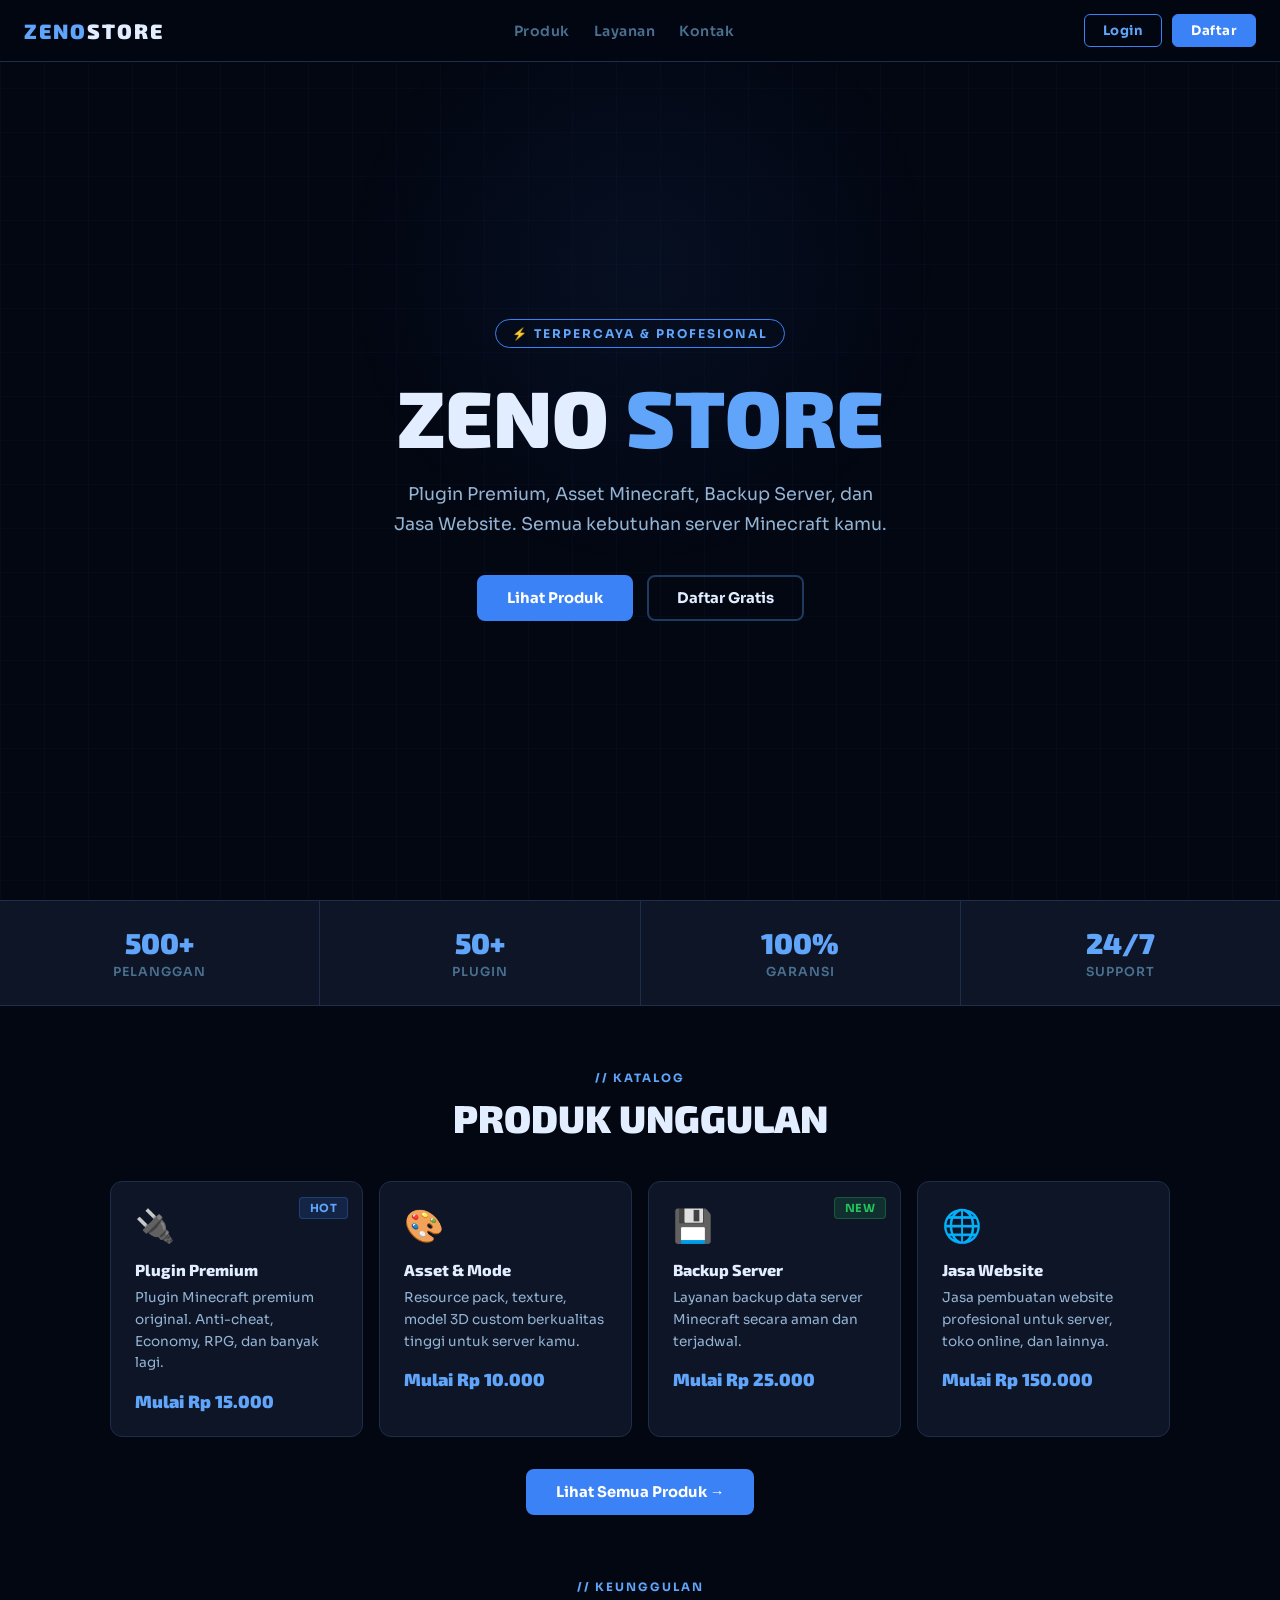
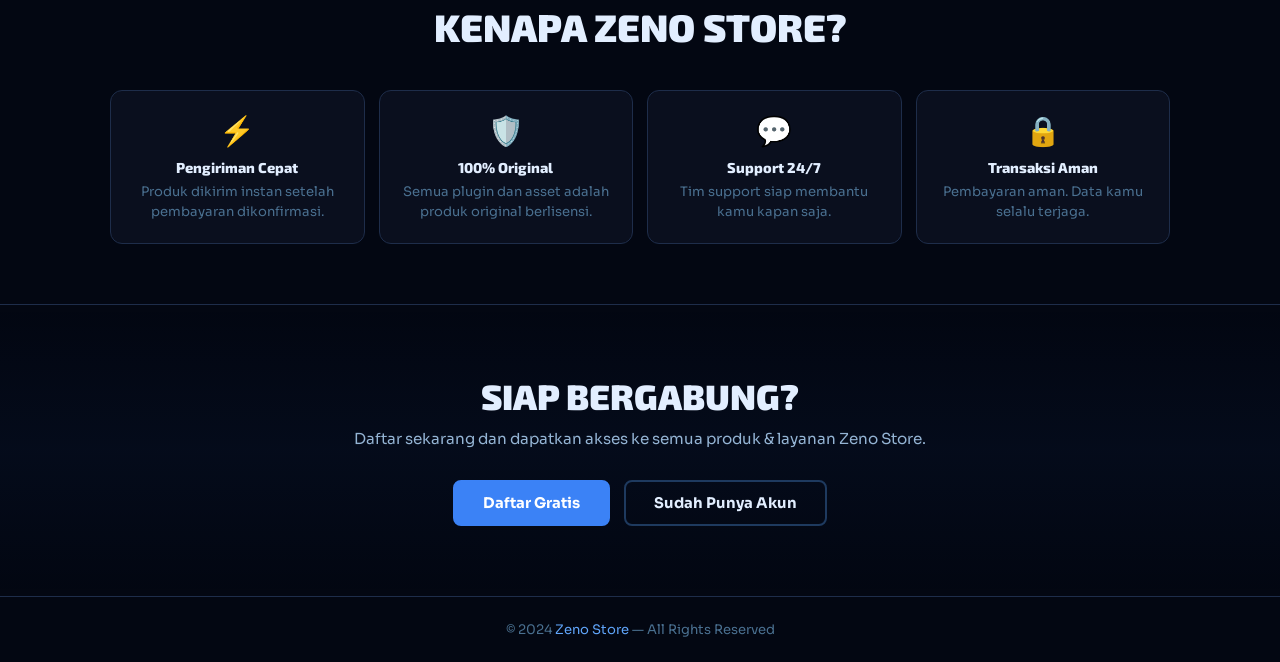
==== public/index.html @ c0c4e1f8 "Add files via upload" ====
<!DOCTYPE html>
<html lang="id">
<head>
    <meta charset="UTF-8">
    <meta name="viewport" content="width=device-width, initial-scale=1.0">
    <title>Zeno Store — Plugin & Jasa Minecraft</title>
    <link href="https://fonts.googleapis.com/css2?family=Exo+2:wght@400;700;900&family=Sora:wght@300;400;500;600;700&display=swap" rel="stylesheet">
    <link rel="stylesheet" href="style.css">
    <style>
        /* HERO */
        .hero {
            position: relative;
            min-height: 100vh;
            display: flex;
            align-items: center;
            justify-content: center;
            text-align: center;
            padding: 100px 20px 60px;
            z-index: 1;
        }
        .hero-tag {
            display: inline-block;
            padding: 6px 16px;
            border: 1px solid var(--blue);
            border-radius: 20px;
            font-size: 0.75rem;
            font-weight: 700;
            letter-spacing: 2px;
            text-transform: uppercase;
            color: var(--blue-bright);
            margin-bottom: 24px;
            animation: fadeUp 0.5s ease both;
        }
        .hero h1 {
            font-family: 'Exo 2', sans-serif;
            font-size: clamp(2.4rem, 8vw, 5rem);
            font-weight: 900;
            line-height: 1.1;
            margin-bottom: 20px;
            animation: fadeUp 0.5s ease 0.1s both;
        }
        .hero h1 .accent { color: var(--blue-bright); }
        .hero p {
            font-size: clamp(0.9rem, 2.5vw, 1.1rem);
            color: var(--text2);
            max-width: 500px;
            margin: 0 auto 36px;
            line-height: 1.7;
            animation: fadeUp 0.5s ease 0.2s both;
        }
        .hero-buttons {
            display: flex;
            gap: 14px;
            justify-content: center;
            flex-wrap: wrap;
            animation: fadeUp 0.5s ease 0.3s both;
        }

        /* STATS */
        .stats {
            position: relative;
            z-index: 1;
            display: flex;
            justify-content: center;
            gap: 0;
            background: var(--card);
            border-top: 1px solid var(--border2);
            border-bottom: 1px solid var(--border2);
            flex-wrap: wrap;
        }
        .stat {
            text-align: center;
            padding: 24px 40px;
            border-right: 1px solid var(--border2);
            flex: 1;
            min-width: 120px;
        }
        .stat:last-child { border-right: none; }
        .stat-num {
            font-family: 'Exo 2', sans-serif;
            font-size: 1.8rem;
            font-weight: 900;
            color: var(--blue-bright);
            display: block;
        }
        .stat-label { font-size: 0.78rem; color: var(--muted); letter-spacing: 1px; text-transform: uppercase; font-weight: 600; }

        /* PRODUCTS GRID */
        .products-grid {
            display: grid;
            grid-template-columns: repeat(auto-fit, minmax(240px, 1fr));
            gap: 16px;
        }
        .product-card {
            background: var(--card);
            border: 1px solid var(--border2);
            border-radius: 12px;
            padding: 24px;
            position: relative;
            overflow: hidden;
            transition: all 0.3s;
            text-decoration: none;
            display: block;
            color: inherit;
        }
        .product-card::after {
            content: '';
            position: absolute;
            inset: 0;
            background: linear-gradient(135deg, rgba(59,130,246,0.05), transparent);
            opacity: 0;
            transition: opacity 0.3s;
        }
        .product-card:hover {
            border-color: rgba(59,130,246,0.4);
            transform: translateY(-4px);
            box-shadow: 0 16px 40px rgba(0,0,0,0.4), 0 0 0 1px rgba(59,130,246,0.1);
        }
        .product-card:hover::after { opacity: 1; }
        .product-icon { font-size: 2rem; margin-bottom: 14px; display: block; }
        .product-name {
            font-family: 'Exo 2', sans-serif;
            font-size: 1rem;
            font-weight: 800;
            color: var(--text);
            margin-bottom: 8px;
        }
        .product-desc { font-size: 0.85rem; color: var(--text2); line-height: 1.6; margin-bottom: 16px; }
        .product-price { font-family: 'Exo 2', sans-serif; font-size: 1.1rem; font-weight: 900; color: var(--blue-bright); }
        .product-badge-pos { position: absolute; top: 14px; right: 14px; }

        /* FEATURES */
        .features-grid {
            display: grid;
            grid-template-columns: repeat(auto-fit, minmax(200px, 1fr));
            gap: 14px;
        }
        .feature-card {
            background: var(--dark2);
            border: 1px solid var(--border2);
            border-radius: 12px;
            padding: 22px;
            text-align: center;
            transition: border-color 0.3s;
        }
        .feature-card:hover { border-color: rgba(59,130,246,0.3); }
        .feature-icon { font-size: 1.8rem; margin-bottom: 10px; display: block; }
        .feature-title { font-family: 'Exo 2', sans-serif; font-size: 0.9rem; font-weight: 800; color: var(--text); margin-bottom: 6px; }
        .feature-desc { font-size: 0.82rem; color: var(--muted); line-height: 1.5; }

        /* CTA */
        .cta-section {
            position: relative;
            z-index: 1;
            text-align: center;
            padding: 70px 20px;
            background: linear-gradient(180deg, transparent, rgba(59,130,246,0.04), transparent);
            border-top: 1px solid var(--border2);
        }
        .cta-section h2 { font-family: 'Exo 2', sans-serif; font-size: clamp(1.6rem, 4vw, 2.2rem); font-weight: 900; margin-bottom: 12px; }
        .cta-section p { color: var(--text2); font-size: 0.95rem; margin-bottom: 32px; }
        .cta-buttons { display: flex; gap: 14px; justify-content: center; flex-wrap: wrap; }

        footer {
            position: relative; z-index: 1;
            text-align: center;
            padding: 24px;
            border-top: 1px solid var(--border2);
            color: var(--muted);
            font-size: 0.82rem;
        }
        footer span { color: var(--blue-bright); }

        @keyframes fadeUp {
            from { opacity: 0; transform: translateY(16px); }
            to { opacity: 1; transform: translateY(0); }
        }
    </style>
</head>
<body>
    <div class="glow-blue"></div>

    <!-- NAVBAR -->
    <nav>
        <a href="/" class="nav-logo">ZENO<span>STORE</span></a>
        <ul class="nav-links">
            <li><a href="/products">Produk</a></li>
            <li><a href="#fitur">Layanan</a></li>
            <li><a href="#kontak">Kontak</a></li>
        </ul>
        <div class="nav-buttons" id="navButtons">
            <a href="/login" class="btn-sm btn-outline-sm">Login</a>
            <a href="/register" class="btn-sm btn-solid-sm">Daftar</a>
        </div>
    </nav>

    <!-- HERO -->
    <section class="hero">
        <div>
            <div class="hero-tag">⚡ Terpercaya & Profesional</div>
            <h1>ZENO <span class="accent">STORE</span></h1>
            <p>Plugin Premium, Asset Minecraft, Backup Server, dan Jasa Website. Semua kebutuhan server Minecraft kamu.</p>
            <div class="hero-buttons">
                <a href="/products" class="btn btn-primary">Lihat Produk</a>
                <a href="/register" class="btn btn-secondary">Daftar Gratis</a>
            </div>
        </div>
    </section>

    <!-- STATS -->
    <div class="stats">
        <div class="stat"><span class="stat-num">500+</span><span class="stat-label">Pelanggan</span></div>
        <div class="stat"><span class="stat-num">50+</span><span class="stat-label">Plugin</span></div>
        <div class="stat"><span class="stat-num">100%</span><span class="stat-label">Garansi</span></div>
        <div class="stat"><span class="stat-num">24/7</span><span class="stat-label">Support</span></div>
    </div>

    <!-- PRODUK -->
    <div class="section">
        <div style="text-align:center; margin-bottom:40px;">
            <div class="section-tag">// Katalog</div>
            <h2 class="section-title">PRODUK UNGGULAN</h2>
        </div>
        <div class="products-grid">
            <a href="/products" class="product-card">
                <div class="product-badge-pos"><span class="badge badge-blue">HOT</span></div>
                <span class="product-icon">🔌</span>
                <div class="product-name">Plugin Premium</div>
                <div class="product-desc">Plugin Minecraft premium original. Anti-cheat, Economy, RPG, dan banyak lagi.</div>
                <div class="product-price">Mulai Rp 15.000</div>
            </a>
            <a href="/products" class="product-card">
                <span class="product-icon">🎨</span>
                <div class="product-name">Asset & Mode</div>
                <div class="product-desc">Resource pack, texture, model 3D custom berkualitas tinggi untuk server kamu.</div>
                <div class="product-price">Mulai Rp 10.000</div>
            </a>
            <a href="/products" class="product-card">
                <div class="product-badge-pos"><span class="badge badge-success">NEW</span></div>
                <span class="product-icon">💾</span>
                <div class="product-name">Backup Server</div>
                <div class="product-desc">Layanan backup data server Minecraft secara aman dan terjadwal.</div>
                <div class="product-price">Mulai Rp 25.000</div>
            </a>
            <a href="/products" class="product-card">
                <span class="product-icon">🌐</span>
                <div class="product-name">Jasa Website</div>
                <div class="product-desc">Jasa pembuatan website profesional untuk server, toko online, dan lainnya.</div>
                <div class="product-price">Mulai Rp 150.000</div>
            </a>
        </div>
        <div style="text-align:center; margin-top:32px;">
            <a href="/products" class="btn btn-primary">Lihat Semua Produk →</a>
        </div>
    </div>

    <!-- FITUR -->
    <div class="section" id="fitur" style="padding-top:0;">
        <div style="text-align:center; margin-bottom:40px;">
            <div class="section-tag">// Keunggulan</div>
            <h2 class="section-title">KENAPA ZENO STORE?</h2>
        </div>
        <div class="features-grid">
            <div class="feature-card"><span class="feature-icon">⚡</span><div class="feature-title">Pengiriman Cepat</div><div class="feature-desc">Produk dikirim instan setelah pembayaran dikonfirmasi.</div></div>
            <div class="feature-card"><span class="feature-icon">🛡️</span><div class="feature-title">100% Original</div><div class="feature-desc">Semua plugin dan asset adalah produk original berlisensi.</div></div>
            <div class="feature-card"><span class="feature-icon">💬</span><div class="feature-title">Support 24/7</div><div class="feature-desc">Tim support siap membantu kamu kapan saja.</div></div>
            <div class="feature-card"><span class="feature-icon">🔒</span><div class="feature-title">Transaksi Aman</div><div class="feature-desc">Pembayaran aman. Data kamu selalu terjaga.</div></div>
        </div>
    </div>

    <!-- CTA -->
    <div class="cta-section" id="kontak">
        <h2>SIAP BERGABUNG?</h2>
        <p>Daftar sekarang dan dapatkan akses ke semua produk & layanan Zeno Store.</p>
        <div class="cta-buttons">
            <a href="/register" class="btn btn-primary">Daftar Gratis</a>
            <a href="/login" class="btn btn-secondary">Sudah Punya Akun</a>
        </div>
    </div>

    <footer><p>© 2024 <span>Zeno Store</span> — All Rights Reserved</p></footer>

    <script>
        // Cek login status
        const user = JSON.parse(localStorage.getItem('zenoUser') || 'null');
        if (user) {
            document.getElementById('navButtons').innerHTML = `
                <span class="nav-user">👤 ${user.username}</span>
                <a href="/dashboard" class="btn-sm btn-solid-sm">Dashboard</a>
                <button class="btn-sm btn-outline-sm" onclick="logout()">Logout</button>
            `;
        }
        function logout() {
            localStorage.removeItem('zenoUser');
            location.reload();
        }
    </script>
</body>
</html>
---- public/style.css ----
:root {
    --blue: #3b82f6;
    --blue-bright: #60a5fa;
    --blue-dim: #2563eb;
    --blue-dark: #1d4ed8;
    --dark: #030712;
    --dark2: #0a0f1e;
    --dark3: #0f172a;
    --card: #0d1526;
    --card2: #111827;
    --border: #1e3a5f;
    --border2: #1e2d4a;
    --text: #e2eeff;
    --text2: #94b4d4;
    --muted: #4a7090;
    --success: #22c55e;
    --error: #ef4444;
    --warning: #f59e0b;
}

* { margin: 0; padding: 0; box-sizing: border-box; }

body {
    background: var(--dark);
    color: var(--text);
    font-family: 'Sora', sans-serif;
    overflow-x: hidden;
}

body::before {
    content: '';
    position: fixed;
    inset: 0;
    background-image:
        linear-gradient(rgba(59,130,246,0.04) 1px, transparent 1px),
        linear-gradient(90deg, rgba(59,130,246,0.04) 1px, transparent 1px);
    background-size: 44px 44px;
    pointer-events: none;
    z-index: 0;
}

/* NAVBAR */
nav {
    position: fixed;
    top: 0; left: 0; right: 0;
    z-index: 100;
    display: flex;
    align-items: center;
    justify-content: space-between;
    padding: 14px 24px;
    background: rgba(3,7,18,0.9);
    backdrop-filter: blur(16px);
    border-bottom: 1px solid var(--border2);
}

.nav-logo {
    font-family: 'Exo 2', sans-serif;
    font-size: 1.3rem;
    font-weight: 900;
    color: var(--blue-bright);
    letter-spacing: 2px;
    text-decoration: none;
}
.nav-logo span { color: var(--text); }

.nav-links {
    display: flex;
    gap: 24px;
    list-style: none;
}
.nav-links a {
    color: var(--muted);
    text-decoration: none;
    font-size: 0.88rem;
    font-weight: 600;
    letter-spacing: 0.5px;
    transition: color 0.2s;
}
.nav-links a:hover { color: var(--blue-bright); }

.nav-buttons { display: flex; gap: 10px; align-items: center; }

.nav-user {
    display: flex;
    align-items: center;
    gap: 10px;
    color: var(--text2);
    font-size: 0.88rem;
    font-weight: 600;
}

.btn-sm {
    padding: 7px 18px;
    border-radius: 6px;
    font-family: 'Sora', sans-serif;
    font-size: 0.82rem;
    font-weight: 700;
    letter-spacing: 0.5px;
    cursor: pointer;
    text-decoration: none;
    transition: all 0.2s;
    border: none;
}
.btn-outline-sm {
    background: transparent;
    border: 1px solid var(--blue);
    color: var(--blue-bright);
}
.btn-outline-sm:hover { background: var(--blue); color: #fff; }
.btn-solid-sm {
    background: var(--blue);
    color: #fff;
    border: 1px solid var(--blue);
}
.btn-solid-sm:hover { background: var(--blue-dim); }

/* BUTTONS */
.btn {
    padding: 12px 28px;
    border-radius: 8px;
    font-family: 'Sora', sans-serif;
    font-size: 0.92rem;
    font-weight: 700;
    cursor: pointer;
    text-decoration: none;
    transition: all 0.25s;
    border: none;
    display: inline-block;
    text-align: center;
}
.btn-primary {
    background: var(--blue);
    color: #fff;
    border: 2px solid var(--blue);
}
.btn-primary:hover {
    background: var(--blue-dim);
    transform: translateY(-2px);
    box-shadow: 0 8px 24px rgba(59,130,246,0.3);
}
.btn-secondary {
    background: transparent;
    color: var(--text);
    border: 2px solid var(--border);
}
.btn-secondary:hover { border-color: var(--blue); color: var(--blue-bright); }
.btn-full { width: 100%; }

/* CARDS */
.card {
    background: var(--card);
    border: 1px solid var(--border2);
    border-radius: 12px;
    padding: 24px;
    position: relative;
    overflow: hidden;
}
.card-top-line::before {
    content: '';
    position: absolute;
    top: 0; left: 0; right: 0;
    height: 2px;
    background: linear-gradient(90deg, transparent, var(--blue), transparent);
}

/* ALERTS */
.alert {
    padding: 12px 16px;
    border-radius: 8px;
    font-size: 0.88rem;
    font-weight: 600;
    margin-bottom: 16px;
    display: none;
}
.alert-error { background: rgba(239,68,68,0.1); border: 1px solid rgba(239,68,68,0.3); color: var(--error); }
.alert-success { background: rgba(34,197,94,0.1); border: 1px solid rgba(34,197,94,0.3); color: var(--success); }
.alert-warning { background: rgba(245,158,11,0.1); border: 1px solid rgba(245,158,11,0.3); color: var(--warning); }

/* BADGE */
.badge {
    display: inline-block;
    padding: 3px 10px;
    border-radius: 4px;
    font-size: 0.7rem;
    font-weight: 700;
    letter-spacing: 0.5px;
    text-transform: uppercase;
}
.badge-blue { background: rgba(59,130,246,0.15); border: 1px solid rgba(59,130,246,0.3); color: var(--blue-bright); }
.badge-success { background: rgba(34,197,94,0.15); border: 1px solid rgba(34,197,94,0.3); color: var(--success); }
.badge-warning { background: rgba(245,158,11,0.15); border: 1px solid rgba(245,158,11,0.3); color: var(--warning); }
.badge-error { background: rgba(239,68,68,0.15); border: 1px solid rgba(239,68,68,0.3); color: var(--error); }

/* FORM */
.form-group { margin-bottom: 18px; }
label {
    display: block;
    font-size: 0.78rem;
    font-weight: 700;
    letter-spacing: 1px;
    text-transform: uppercase;
    color: var(--muted);
    margin-bottom: 7px;
}
input, select, textarea {
    width: 100%;
    padding: 11px 14px;
    background: var(--dark3);
    border: 1px solid var(--border2);
    border-radius: 8px;
    color: var(--text);
    font-family: 'Sora', sans-serif;
    font-size: 0.92rem;
    outline: none;
    transition: border-color 0.2s, box-shadow 0.2s;
}
input:focus, select:focus, textarea:focus {
    border-color: var(--blue);
    box-shadow: 0 0 0 3px rgba(59,130,246,0.1);
}
input::placeholder, textarea::placeholder { color: var(--muted); }

/* SECTION */
.section { position: relative; z-index: 1; padding: 60px 20px; max-width: 1100px; margin: 0 auto; }
.section-tag { display: inline-block; font-size: 0.72rem; font-weight: 700; letter-spacing: 2px; text-transform: uppercase; color: var(--blue-bright); margin-bottom: 10px; }
.section-title { font-family: 'Exo 2', sans-serif; font-size: clamp(1.6rem, 4vw, 2.4rem); font-weight: 900; color: var(--text); margin-bottom: 8px; }
.section-sub { color: var(--text2); font-size: 0.95rem; }

/* GLOW */
.glow-blue {
    position: fixed;
    top: 30%; left: 50%;
    transform: translate(-50%, -50%);
    width: 600px; height: 600px;
    background: radial-gradient(circle, rgba(59,130,246,0.07) 0%, transparent 70%);
    pointer-events: none;
}

/* STATUS */
.status-pending { color: var(--warning); }
.status-confirming { color: var(--blue-bright); }
.status-paid { color: var(--success); }
.status-cancelled { color: var(--error); }

@media (max-width: 768px) {
    nav { padding: 12px 16px; }
    .nav-links { display: none; }
    .section { padding: 40px 16px; }
}
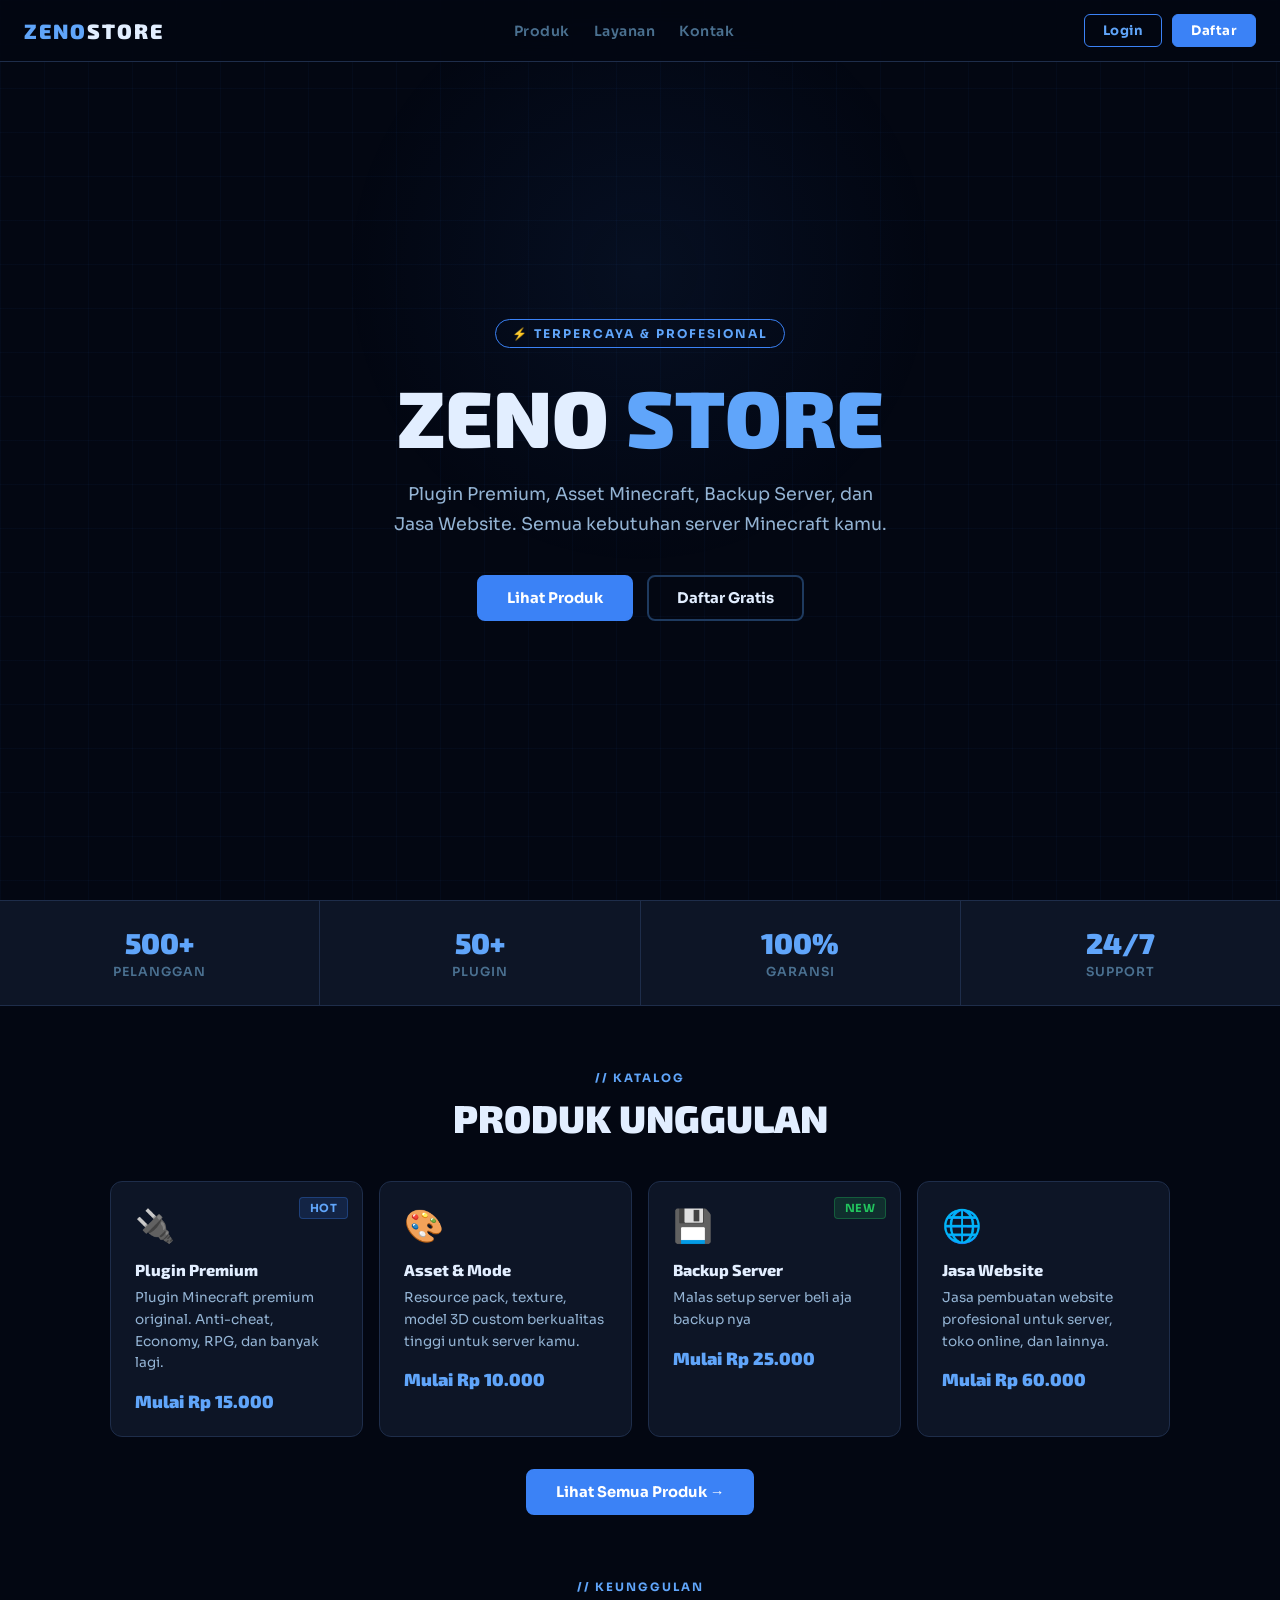
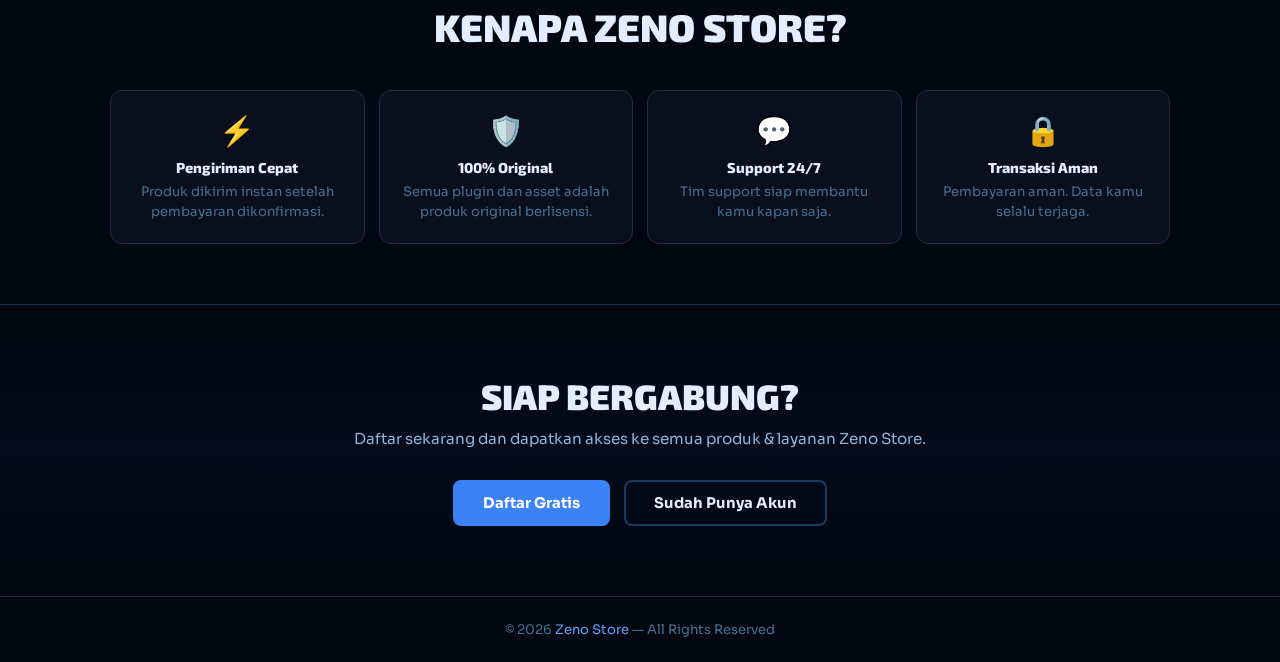
==== commit 77d77b7e: "Update product descriptions and footer year" ====
--- a/public/index.html
+++ b/public/index.html
@@ -239,14 +239,14 @@
                 <div class="product-badge-pos"><span class="badge badge-success">NEW</span></div>
                 <span class="product-icon">💾</span>
                 <div class="product-name">Backup Server</div>
-                <div class="product-desc">Layanan backup data server Minecraft secara aman dan terjadwal.</div>
+                <div class="product-desc">Malas setup server beli aja backup nya</div>
                 <div class="product-price">Mulai Rp 25.000</div>
             </a>
             <a href="/products" class="product-card">
                 <span class="product-icon">🌐</span>
                 <div class="product-name">Jasa Website</div>
                 <div class="product-desc">Jasa pembuatan website profesional untuk server, toko online, dan lainnya.</div>
-                <div class="product-price">Mulai Rp 150.000</div>
+                <div class="product-price">Mulai Rp 60.000</div>
             </a>
         </div>
         <div style="text-align:center; margin-top:32px;">
@@ -278,7 +278,7 @@
         </div>
     </div>
 
-    <footer><p>© 2024 <span>Zeno Store</span> — All Rights Reserved</p></footer>
+    <footer><p>© 2026 <span>Zeno Store</span> — All Rights Reserved</p></footer>
 
     <script>
         // Cek login status
